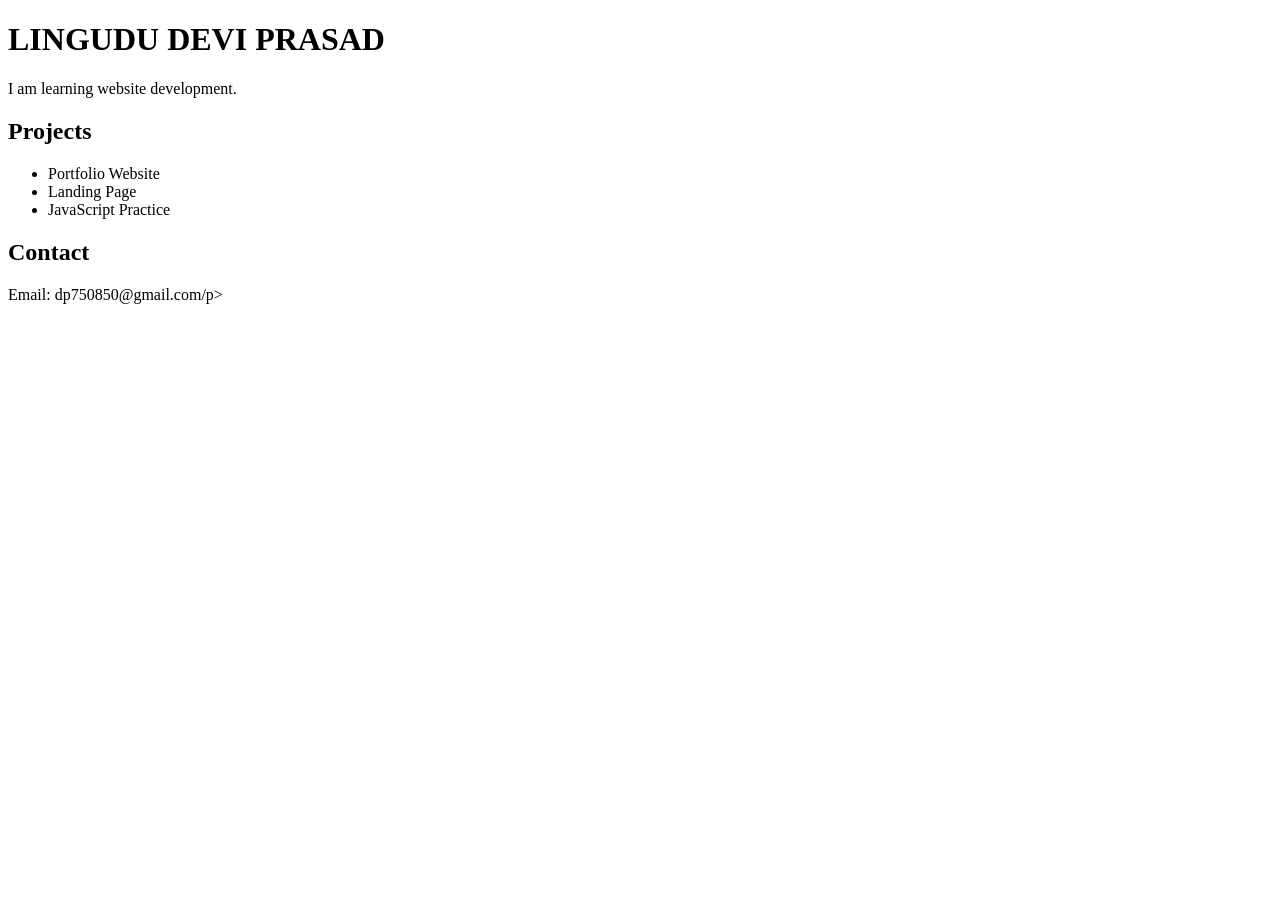
==== docs/index.html @ 200cf8c9 "Rename index.html to index.html" ====
<!DOCTYPE html>
<html>
<head>
  <title>My Portfolio</title>
  <link rel="stylesheet" href="style.css">

</head>
<body>
  <h1>LINGUDU DEVI PRASAD</h1>
  <p>I am learning website development.</p>

  <h2>Projects</h2>
  <ul>
    <li>Portfolio Website</li>
    <li>Landing Page</li>
    <li>JavaScript Practice</li>
  </ul>

  <h2>Contact</h2>
  <p>Email: dp750850@gmail.com/p>
</body>
</html>
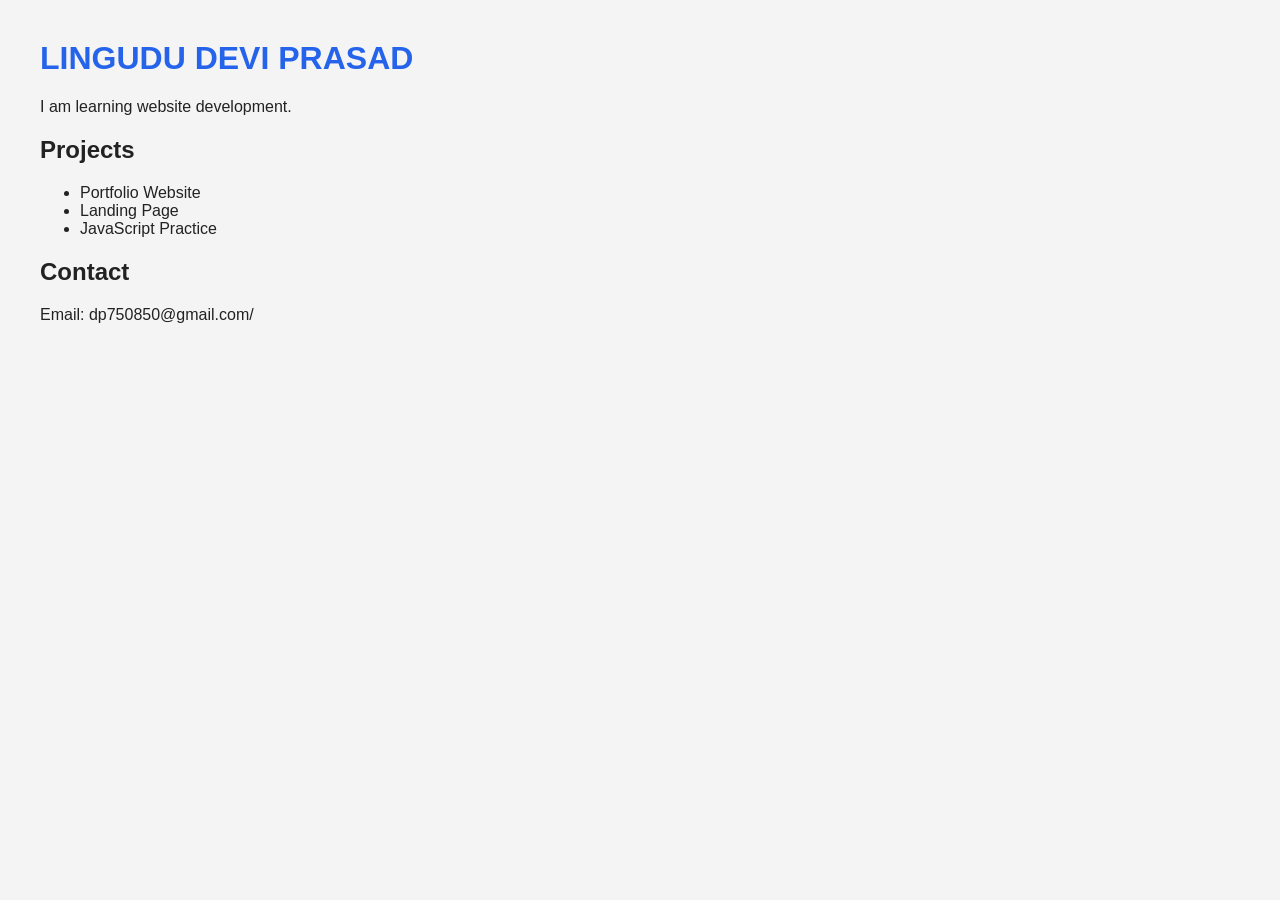
==== commit 714ff887: "Update index.html" ====
--- a/docs/index.html
+++ b/docs/index.html
@@ -17,6 +17,6 @@
   </ul>
 
   <h2>Contact</h2>
-  <p>Email: dp750850@gmail.com/p>
+  <p>Email: dp750850@gmail.com/<p>
 </body>
 </html>
--- a/docs/style.css
+++ b/docs/style.css
@@ -0,0 +1,10 @@
+body {
+  font-family: Arial, sans-serif;
+  margin: 40px;
+  background: #f4f4f4;
+  color: #222;
+}
+
+h1 {
+  color: #2563eb;
+}
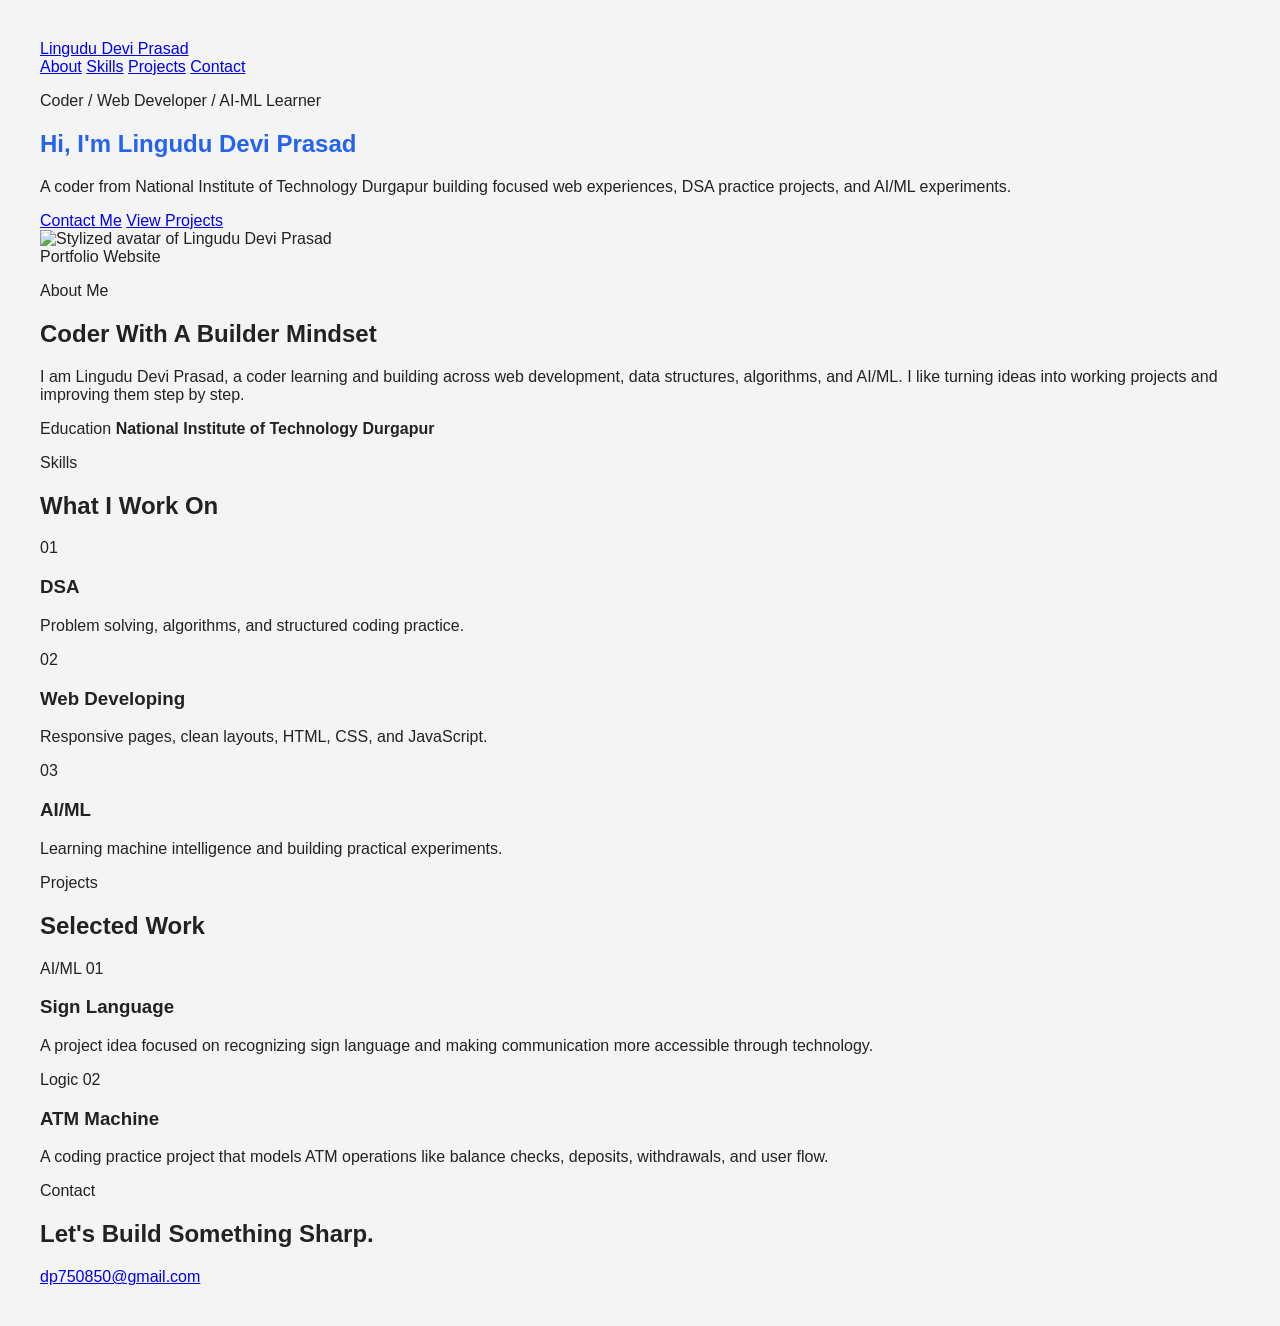
==== commit 72ebb11a: "Build video-inspired portfolio" ====
--- a/docs/index.html
+++ b/docs/index.html
@@ -1,22 +1,128 @@
 <!DOCTYPE html>
-<html>
+<html lang="en">
 <head>
-  <title>My Portfolio</title>
+  <meta charset="UTF-8">
+  <meta name="viewport" content="width=device-width, initial-scale=1.0">
+  <title>Lingudu Devi Prasad | Portfolio</title>
   <link rel="stylesheet" href="style.css">
-
+  <script src="script.js" defer></script>
 </head>
 <body>
-  <h1>LINGUDU DEVI PRASAD</h1>
-  <p>I am learning website development.</p>
+  <header class="topbar">
+    <a class="brand" href="#home">Lingudu Devi Prasad</a>
+    <nav class="nav-links" aria-label="Portfolio navigation">
+      <a href="#about">About</a>
+      <a href="#skills">Skills</a>
+      <a href="#projects">Projects</a>
+      <a href="#contact">Contact</a>
+    </nav>
+  </header>
 
-  <h2>Projects</h2>
-  <ul>
-    <li>Portfolio Website</li>
-    <li>Landing Page</li>
-    <li>JavaScript Practice</li>
-  </ul>
+  <main id="home">
+    <section class="hero section-reveal">
+      <div class="hero-panel">
+        <div class="hero-copy">
+          <p class="eyebrow">Coder / Web Developer / AI-ML Learner</p>
+          <h1><span>Hi, I'm</span> Lingudu Devi Prasad</h1>
+          <p class="hero-text">
+            A coder from National Institute of Technology Durgapur building focused web experiences,
+            DSA practice projects, and AI/ML experiments.
+          </p>
+          <div class="hero-actions">
+            <a class="btn primary" href="mailto:dp750850@gmail.com">Contact Me</a>
+            <a class="btn ghost" href="#projects">View Projects</a>
+          </div>
+        </div>
 
-  <h2>Contact</h2>
-  <p>Email: dp750850@gmail.com/<p>
+        <div class="hero-visual" aria-label="Stylized developer portrait">
+          <img src="avatar.svg" alt="Stylized avatar of Lingudu Devi Prasad">
+        </div>
+      </div>
+
+      <div class="hero-title">
+        <span>Portfolio</span>
+        <span>Website</span>
+      </div>
+    </section>
+
+    <section class="content-section section-reveal" id="about">
+      <div class="section-heading">
+        <p class="eyebrow">About Me</p>
+        <h2>Coder With A Builder Mindset</h2>
+      </div>
+      <div class="about-grid">
+        <p>
+          I am Lingudu Devi Prasad, a coder learning and building across web development,
+          data structures, algorithms, and AI/ML. I like turning ideas into working projects
+          and improving them step by step.
+        </p>
+        <div class="stat-card">
+          <span>Education</span>
+          <strong>National Institute of Technology Durgapur</strong>
+        </div>
+      </div>
+    </section>
+
+    <section class="content-section section-reveal" id="skills">
+      <div class="section-heading">
+        <p class="eyebrow">Skills</p>
+        <h2>What I Work On</h2>
+      </div>
+      <div class="card-grid three">
+        <article class="skill-card">
+          <span class="card-number">01</span>
+          <h3>DSA</h3>
+          <p>Problem solving, algorithms, and structured coding practice.</p>
+        </article>
+        <article class="skill-card">
+          <span class="card-number">02</span>
+          <h3>Web Developing</h3>
+          <p>Responsive pages, clean layouts, HTML, CSS, and JavaScript.</p>
+        </article>
+        <article class="skill-card">
+          <span class="card-number">03</span>
+          <h3>AI/ML</h3>
+          <p>Learning machine intelligence and building practical experiments.</p>
+        </article>
+      </div>
+    </section>
+
+    <section class="content-section section-reveal" id="projects">
+      <div class="section-heading">
+        <p class="eyebrow">Projects</p>
+        <h2>Selected Work</h2>
+      </div>
+      <div class="card-grid two">
+        <article class="project-card">
+          <div class="project-topline">
+            <span>AI/ML</span>
+            <span>01</span>
+          </div>
+          <h3>Sign Language</h3>
+          <p>
+            A project idea focused on recognizing sign language and making communication
+            more accessible through technology.
+          </p>
+        </article>
+        <article class="project-card">
+          <div class="project-topline">
+            <span>Logic</span>
+            <span>02</span>
+          </div>
+          <h3>ATM Machine</h3>
+          <p>
+            A coding practice project that models ATM operations like balance checks,
+            deposits, withdrawals, and user flow.
+          </p>
+        </article>
+      </div>
+    </section>
+
+    <section class="contact-section section-reveal" id="contact">
+      <p class="eyebrow">Contact</p>
+      <h2>Let's Build Something Sharp.</h2>
+      <a class="email-link" href="mailto:dp750850@gmail.com">dp750850@gmail.com</a>
+    </section>
+  </main>
 </body>
 </html>
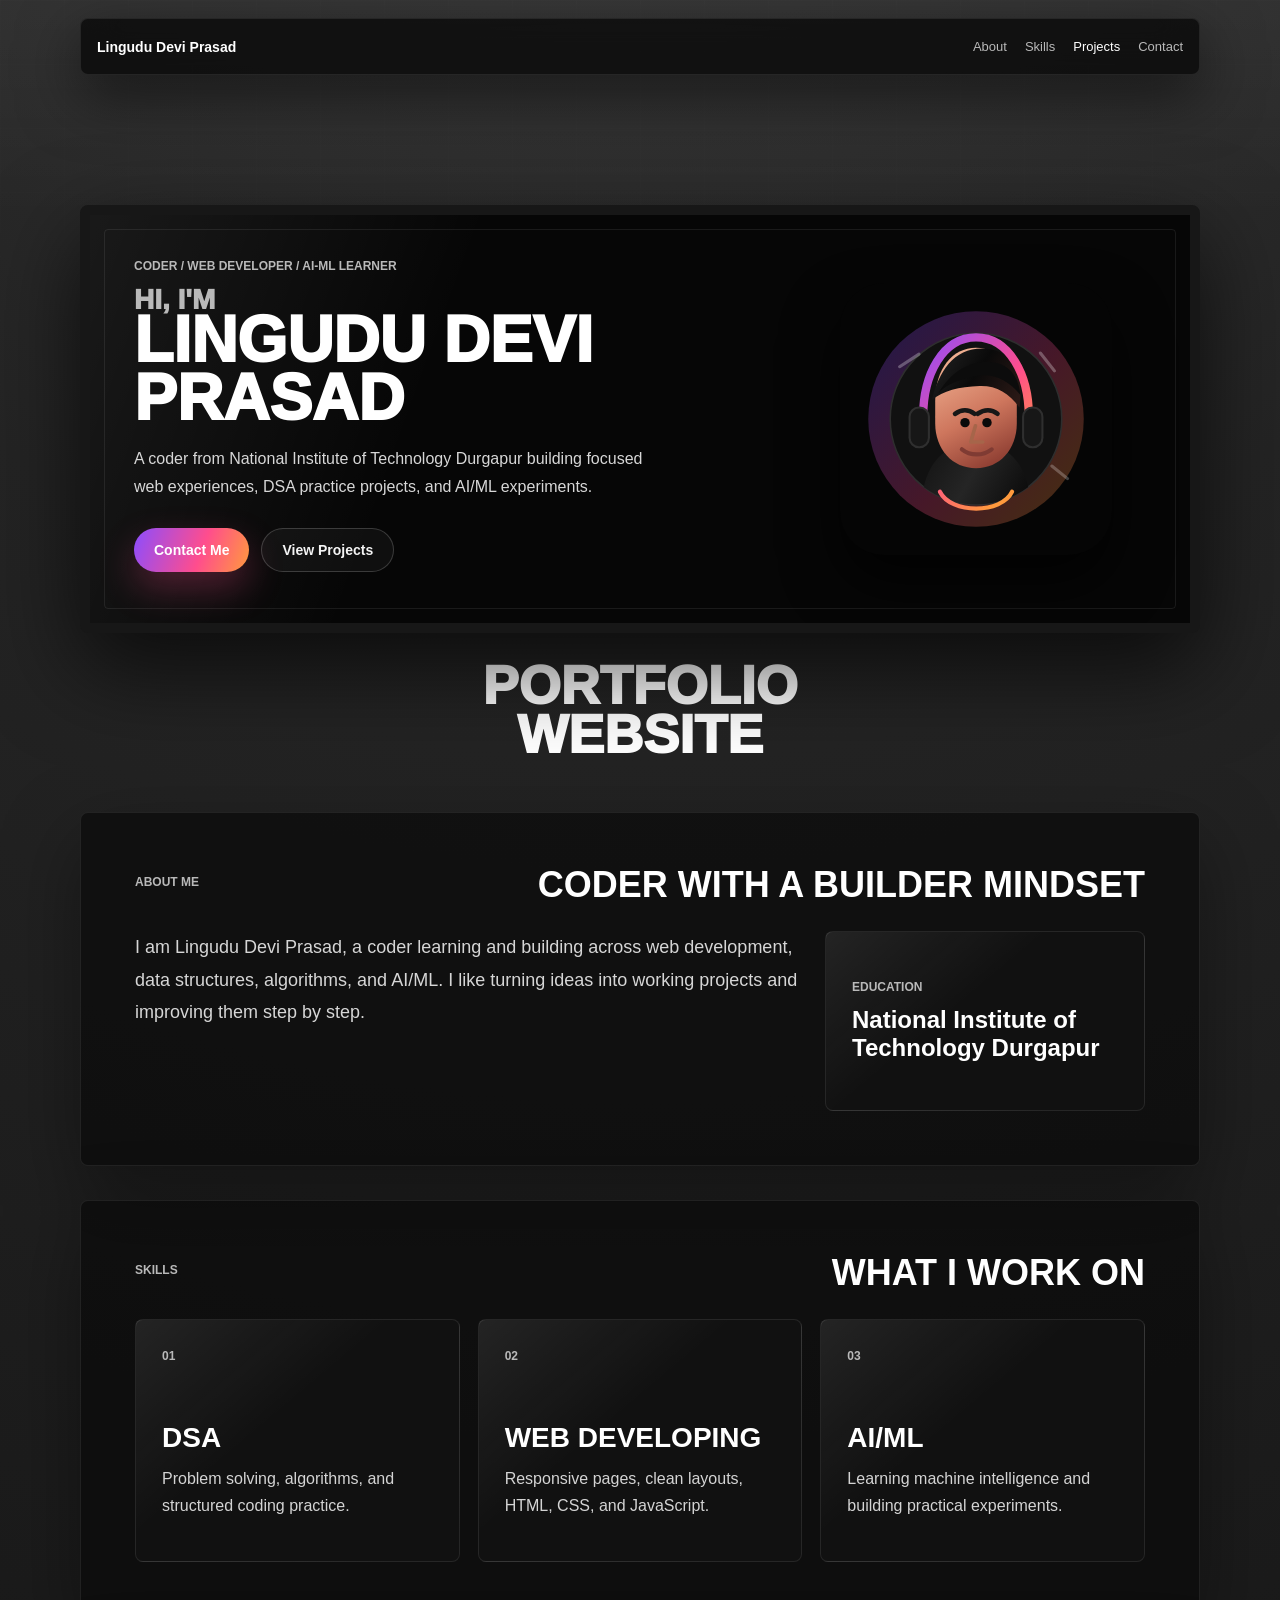
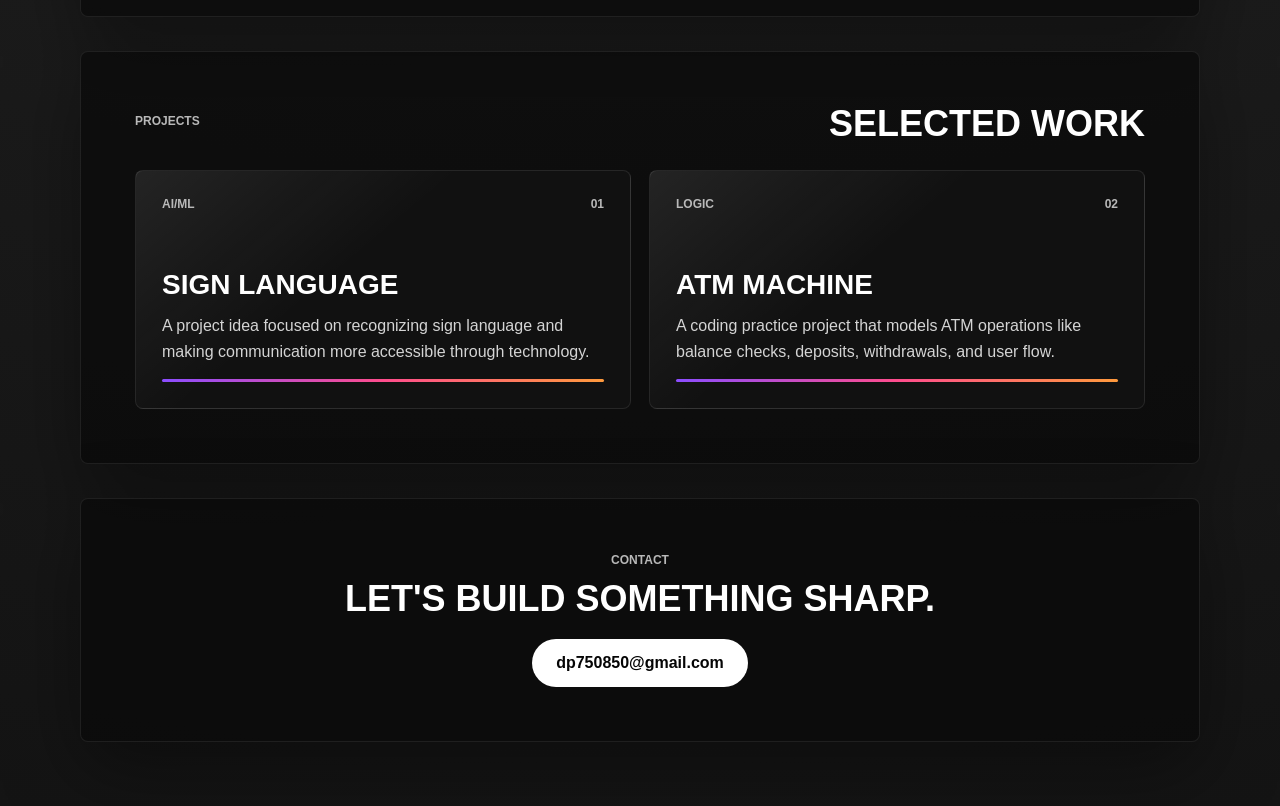
==== commit d83821fd: "Build video-inspired portfolio" ====
--- a/docs/index.html
+++ b/docs/index.html
@@ -34,8 +34,8 @@
           </div>
         </div>
 
-        <div class="hero-visual" aria-label="Stylized developer portrait">
-          <img src="avatar.svg" alt="Stylized avatar of Lingudu Devi Prasad">
+        <div class="hero-visual" aria-label="Developer emblem">
+          <img src="avatar.svg" alt="Developer emblem for Lingudu Devi Prasad">
         </div>
       </div>
 
--- a/docs/style.css
+++ b/docs/style.css
@@ -1,10 +1,549 @@
+:root {
+  --bg: #242424;
+  --panel: #060606;
+  --panel-soft: #111111;
+  --text: #ffffff;
+  --muted: #b9b9b9;
+  --line: #2f2f2f;
+  --pink: #ff4d8d;
+  --violet: #8b4dff;
+  --orange: #ff9a3d;
+  --shadow: rgba(0, 0, 0, 0.55);
+}
+
+* {
+  box-sizing: border-box;
+}
+
+html {
+  scroll-behavior: smooth;
+}
+
 body {
-  font-family: Arial, sans-serif;
-  margin: 40px;
-  background: #f4f4f4;
-  color: #222;
+  margin: 0;
+  min-height: 100vh;
+  overflow-x: hidden;
+  font-family: Arial, Helvetica, sans-serif;
+  color: var(--text);
+  background:
+    linear-gradient(180deg, rgba(255, 255, 255, 0.035), transparent 220px),
+    radial-gradient(circle at 50% -20%, #3a3a3a 0, var(--bg) 38%, #141414 100%);
+}
+
+body::before {
+  content: "";
+  position: fixed;
+  inset: 0;
+  pointer-events: none;
+  background-image:
+    linear-gradient(rgba(255, 255, 255, 0.04) 1px, transparent 1px),
+    linear-gradient(90deg, rgba(255, 255, 255, 0.04) 1px, transparent 1px);
+  background-size: 64px 64px;
+  mask-image: linear-gradient(to bottom, rgba(0, 0, 0, 0.25), transparent 65%);
+}
+
+a {
+  color: inherit;
+  text-decoration: none;
+}
+
+.topbar {
+  position: sticky;
+  top: 0;
+  z-index: 10;
+  display: flex;
+  align-items: center;
+  justify-content: space-between;
+  gap: 24px;
+  width: min(1120px, calc(100% - 32px));
+  margin: 18px auto 0;
+  padding: 12px 16px;
+  border: 1px solid rgba(255, 255, 255, 0.09);
+  border-radius: 8px;
+  background: rgba(8, 8, 8, 0.78);
+  box-shadow: 0 20px 60px var(--shadow);
+  backdrop-filter: blur(18px);
+}
+
+.brand {
+  font-size: 14px;
+  font-weight: 800;
+}
+
+.nav-links {
+  display: flex;
+  gap: 18px;
+  align-items: center;
+  color: var(--muted);
+  font-size: 13px;
+}
+
+.nav-links a {
+  padding: 8px 0;
+}
+
+.nav-links a:hover,
+.nav-links a.active {
+  color: var(--text);
+}
+
+.hero {
+  min-height: auto;
+  display: grid;
+  place-items: center;
+  gap: 28px;
+  width: min(1120px, calc(100% - 32px));
+  margin: 0 auto;
+  padding: 130px 0 54px;
+}
+
+.hero-panel {
+  position: relative;
+  display: grid;
+  grid-template-columns: minmax(0, 1fr) 340px;
+  gap: 32px;
+  width: 100%;
+  padding: 44px;
+  overflow: hidden;
+  border: 10px solid #171717;
+  border-radius: 8px;
+  background:
+    linear-gradient(110deg, rgba(255, 255, 255, 0.08), transparent 32%),
+    var(--panel);
+  box-shadow: 0 34px 90px rgba(0, 0, 0, 0.68);
+}
+
+.hero-panel::before {
+  content: "";
+  position: absolute;
+  inset: 14px;
+  border: 1px solid rgba(255, 255, 255, 0.08);
+  border-radius: 4px;
+  pointer-events: none;
+}
+
+.hero-copy {
+  position: relative;
+  z-index: 1;
+  min-width: 0;
+  max-width: 620px;
+}
+
+.eyebrow {
+  margin: 0 0 14px;
+  color: var(--muted);
+  font-size: 12px;
+  font-weight: 800;
+  text-transform: uppercase;
+}
+
+h1,
+h2,
+h3,
+p {
+  margin-top: 0;
 }
 
 h1 {
-  color: #2563eb;
-}
+  margin-bottom: 18px;
+  font-size: 64px;
+  line-height: 0.9;
+  font-weight: 950;
+  text-transform: uppercase;
+  overflow-wrap: break-word;
+}
+
+h1 span {
+  display: block;
+  font-size: 28px;
+  color: var(--muted);
+}
+
+.hero-text {
+  max-width: 520px;
+  color: #d7d7d7;
+  font-size: 16px;
+  line-height: 1.7;
+  overflow-wrap: break-word;
+}
+
+.hero-actions {
+  display: flex;
+  flex-wrap: wrap;
+  gap: 12px;
+  margin-top: 28px;
+}
+
+.btn {
+  display: inline-flex;
+  align-items: center;
+  justify-content: center;
+  min-height: 44px;
+  padding: 0 20px;
+  border-radius: 999px;
+  font-size: 14px;
+  font-weight: 800;
+}
+
+.btn.primary {
+  background: linear-gradient(110deg, var(--violet), var(--pink) 58%, var(--orange));
+  box-shadow: 0 16px 36px rgba(255, 77, 141, 0.28);
+}
+
+.btn.ghost {
+  border: 1px solid rgba(255, 255, 255, 0.18);
+  color: #f4f4f4;
+  background: rgba(255, 255, 255, 0.04);
+}
+
+.hero-visual {
+  position: relative;
+  z-index: 1;
+  display: grid;
+  place-items: center;
+  min-height: 320px;
+}
+
+.hero-visual::before {
+  content: "";
+  position: absolute;
+  width: 250px;
+  height: 250px;
+  border: 1px solid rgba(255, 255, 255, 0.18);
+  border-radius: 50%;
+  transform: rotate(-8deg);
+}
+
+.hero-visual::after {
+  content: "";
+  position: absolute;
+  width: 210px;
+  height: 210px;
+  border: 1px dashed rgba(255, 255, 255, 0.18);
+  border-radius: 50%;
+  animation: spin 18s linear infinite;
+}
+
+.hero-visual img {
+  position: relative;
+  z-index: 2;
+  width: min(280px, 80%);
+  filter: drop-shadow(0 28px 28px rgba(0, 0, 0, 0.72));
+  animation: float 4s ease-in-out infinite;
+}
+
+.hero-title {
+  display: grid;
+  text-align: center;
+  font-size: 54px;
+  line-height: 0.9;
+  font-weight: 950;
+  text-transform: uppercase;
+}
+
+.content-section,
+.contact-section {
+  width: min(1120px, calc(100% - 32px));
+  margin: 0 auto 34px;
+  padding: 54px;
+  border: 1px solid rgba(255, 255, 255, 0.08);
+  border-radius: 8px;
+  background: rgba(8, 8, 8, 0.66);
+  box-shadow: 0 28px 80px rgba(0, 0, 0, 0.38);
+}
+
+.section-heading {
+  display: flex;
+  align-items: end;
+  justify-content: space-between;
+  gap: 24px;
+  margin-bottom: 28px;
+}
+
+.section-heading h2,
+.contact-section h2 {
+  margin-bottom: 0;
+  font-size: 36px;
+  line-height: 1;
+  text-transform: uppercase;
+}
+
+.about-grid {
+  display: grid;
+  grid-template-columns: minmax(0, 1fr) 320px;
+  gap: 24px;
+}
+
+.about-grid p {
+  color: #d6d6d6;
+  font-size: 18px;
+  line-height: 1.8;
+}
+
+.stat-card,
+.skill-card,
+.project-card {
+  border: 1px solid rgba(255, 255, 255, 0.09);
+  border-radius: 8px;
+  background:
+    linear-gradient(140deg, rgba(255, 255, 255, 0.08), transparent 42%),
+    var(--panel-soft);
+}
+
+.stat-card {
+  display: grid;
+  align-content: center;
+  min-height: 180px;
+  padding: 26px;
+}
+
+.stat-card span {
+  color: var(--muted);
+  font-size: 12px;
+  font-weight: 800;
+  text-transform: uppercase;
+}
+
+.stat-card strong {
+  margin-top: 12px;
+  font-size: 24px;
+  line-height: 1.16;
+}
+
+.card-grid {
+  display: grid;
+  gap: 18px;
+}
+
+.card-grid.three {
+  grid-template-columns: repeat(3, minmax(0, 1fr));
+}
+
+.card-grid.two {
+  grid-template-columns: repeat(2, minmax(0, 1fr));
+}
+
+.skill-card,
+.project-card {
+  min-height: 230px;
+  padding: 26px;
+}
+
+.card-number,
+.project-topline {
+  color: var(--muted);
+  font-size: 12px;
+  font-weight: 900;
+  text-transform: uppercase;
+}
+
+.skill-card h3,
+.project-card h3 {
+  margin: 58px 0 12px;
+  font-size: 28px;
+  text-transform: uppercase;
+}
+
+.skill-card p,
+.project-card p {
+  color: #d4d4d4;
+  line-height: 1.65;
+}
+
+.project-topline {
+  display: flex;
+  justify-content: space-between;
+  gap: 16px;
+}
+
+.project-card {
+  position: relative;
+  overflow: hidden;
+}
+
+.project-card::after {
+  content: "";
+  position: absolute;
+  inset: auto 26px 26px;
+  height: 3px;
+  border-radius: 999px;
+  background: linear-gradient(90deg, var(--violet), var(--pink), var(--orange));
+}
+
+.contact-section {
+  margin-bottom: 64px;
+  text-align: center;
+}
+
+.contact-section h2 {
+  margin: 0 auto 22px;
+  max-width: 620px;
+}
+
+.email-link {
+  display: inline-flex;
+  align-items: center;
+  justify-content: center;
+  min-height: 48px;
+  padding: 0 24px;
+  border-radius: 999px;
+  background: #ffffff;
+  color: #050505;
+  font-weight: 900;
+}
+
+.section-reveal {
+  opacity: 1;
+  transform: translateY(0);
+  transition: opacity 650ms ease, transform 650ms ease;
+}
+
+.js-ready .section-reveal {
+  opacity: 0;
+  transform: translateY(18px);
+}
+
+.js-ready .section-reveal.visible {
+  opacity: 1;
+  transform: translateY(0);
+}
+
+@keyframes spin {
+  to {
+    transform: rotate(360deg);
+  }
+}
+
+@keyframes float {
+  0%,
+  100% {
+    transform: translateY(0);
+  }
+
+  50% {
+    transform: translateY(-12px);
+  }
+}
+
+@media (max-width: 900px) {
+  .topbar {
+    align-items: flex-start;
+    flex-direction: column;
+  }
+
+  .nav-links {
+    width: 100%;
+    justify-content: space-between;
+    gap: 10px;
+  }
+
+  .hero-panel,
+  .about-grid,
+  .card-grid.three,
+  .card-grid.two {
+    grid-template-columns: 1fr;
+  }
+
+  .hero-panel {
+    padding: 30px;
+  }
+
+  h1 {
+    font-size: 44px;
+  }
+
+  h1 span {
+    font-size: 22px;
+  }
+
+  .hero-title {
+    font-size: 42px;
+  }
+
+  .content-section,
+  .contact-section {
+    padding: 32px;
+  }
+
+  .section-heading {
+    display: block;
+  }
+}
+
+@media (max-width: 560px) {
+  .topbar,
+  .hero,
+  .content-section,
+  .contact-section {
+    width: min(100% - 20px, 1120px);
+  }
+
+  .nav-links {
+    flex-wrap: wrap;
+    justify-content: flex-start;
+  }
+
+  .hero {
+    padding-top: 58px;
+  }
+
+  .hero-panel {
+    padding: 22px;
+    border-width: 7px;
+  }
+
+  h1 {
+    font-size: 32px;
+    line-height: 0.95;
+  }
+
+  .hero-text {
+    max-width: 30ch;
+  }
+
+  .hero-title {
+    font-size: 34px;
+  }
+
+  .hero-visual {
+    min-height: 250px;
+  }
+
+  .hero-visual::before {
+    width: 210px;
+    height: 210px;
+  }
+
+  .hero-visual::after {
+    width: 178px;
+    height: 178px;
+  }
+
+  .section-heading h2,
+  .contact-section h2 {
+    font-size: 25px;
+    line-height: 1.08;
+  }
+
+  .about-grid p {
+    font-size: 16px;
+  }
+
+  .skill-card,
+  .project-card {
+    min-height: 210px;
+  }
+}
+
+@media (prefers-reduced-motion: reduce) {
+  html {
+    scroll-behavior: auto;
+  }
+
+  *,
+  *::before,
+  *::after {
+    animation: none !important;
+    transition: none !important;
+  }
+}
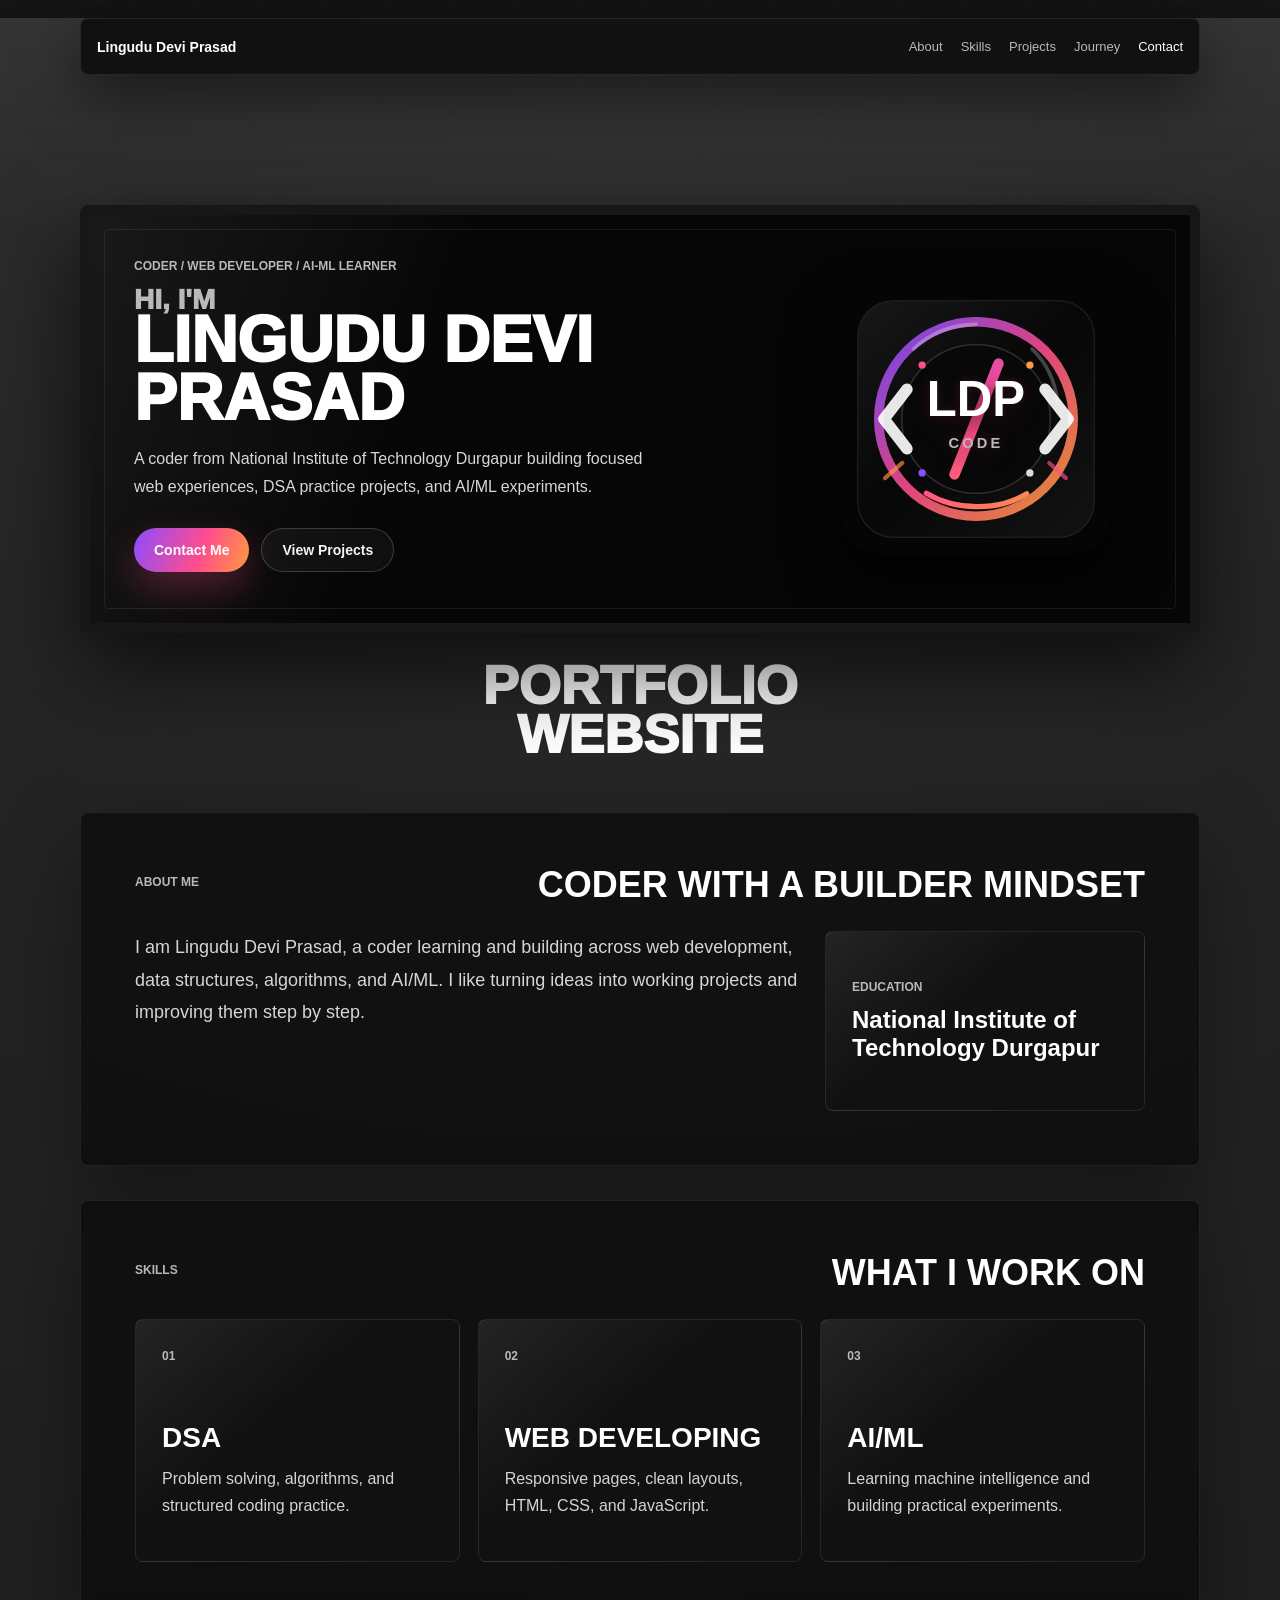
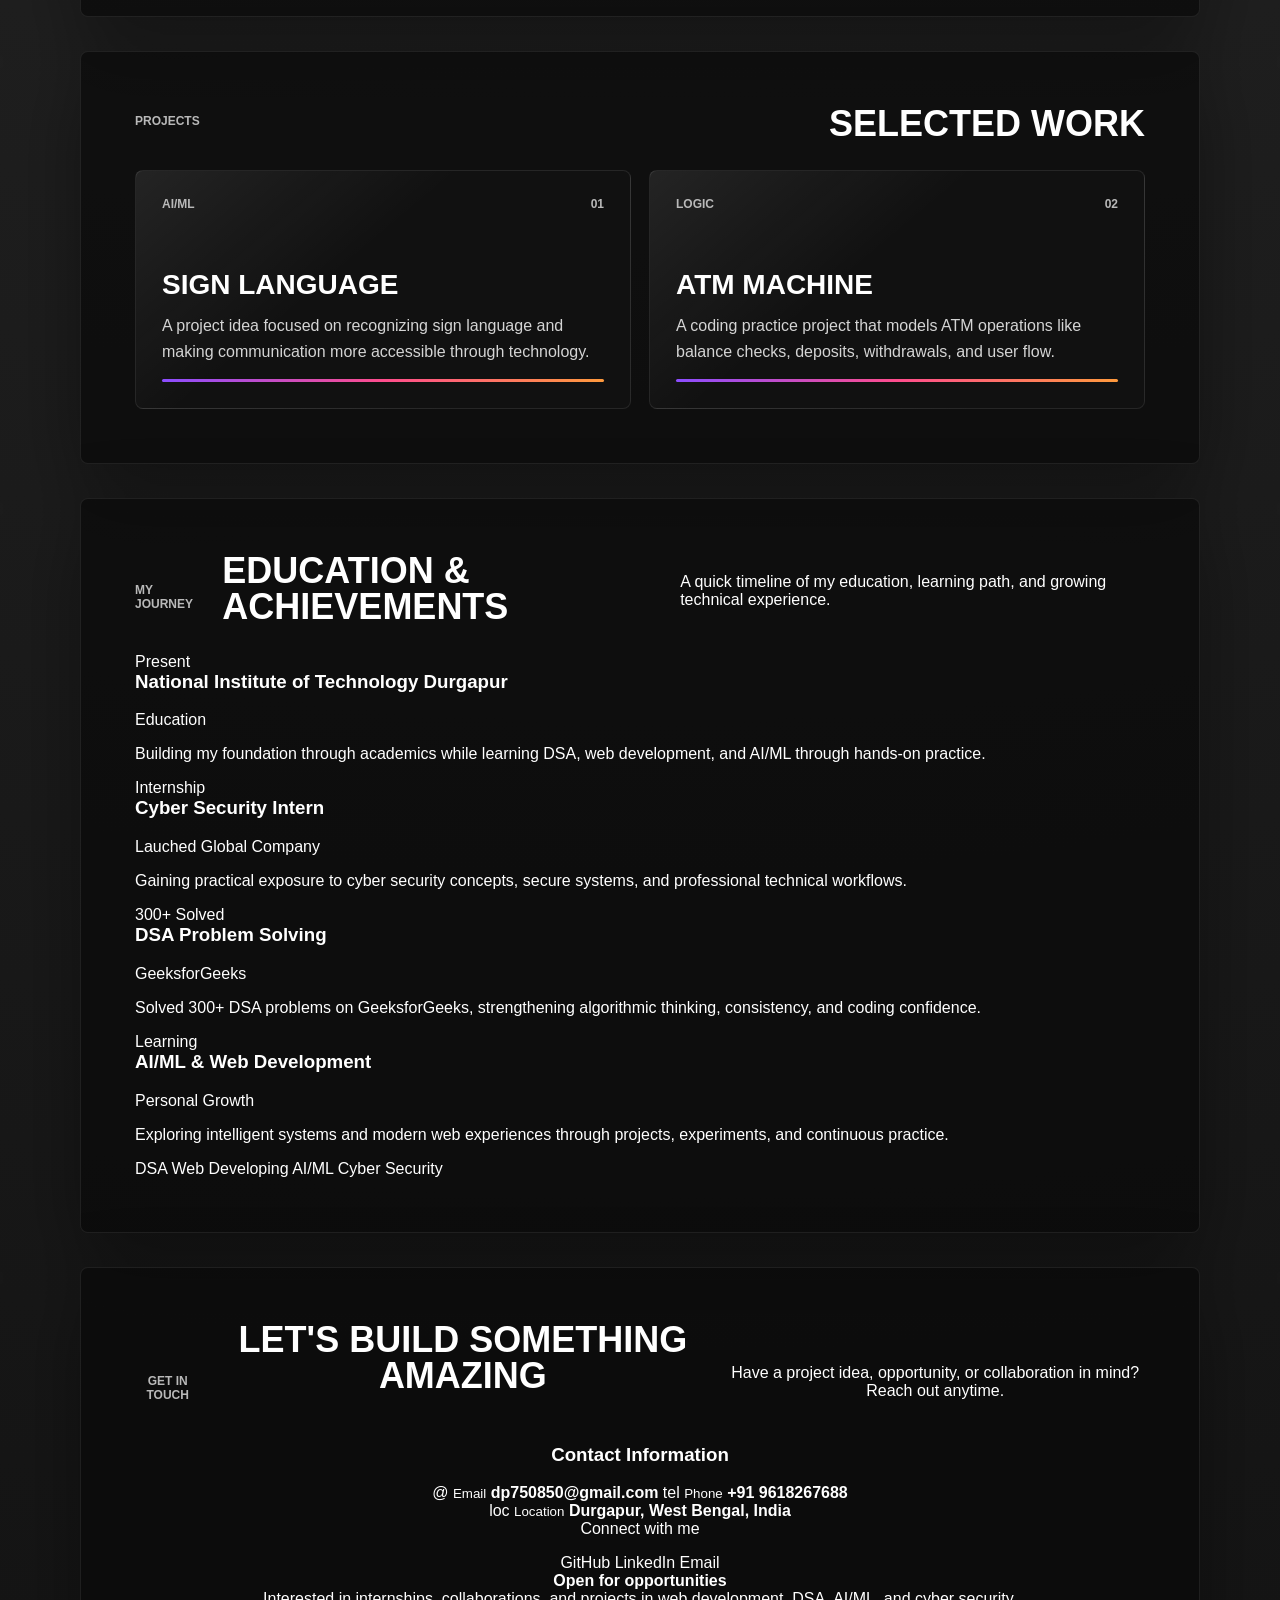
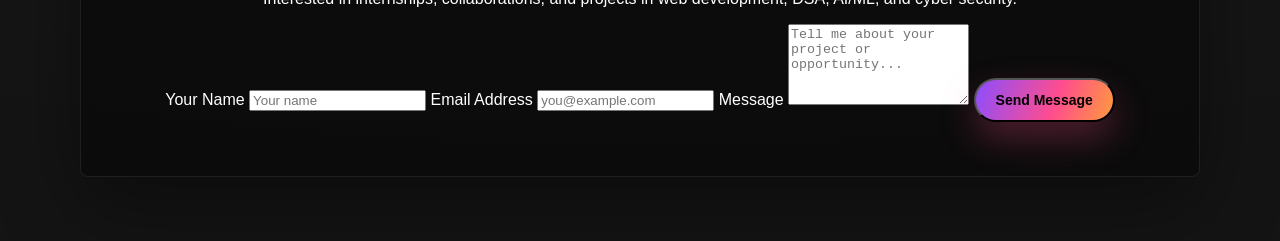
==== commit d0ef3b73: "Build video-inspired portfolio" ====
--- a/docs/index.html
+++ b/docs/index.html
@@ -14,6 +14,7 @@
       <a href="#about">About</a>
       <a href="#skills">Skills</a>
       <a href="#projects">Projects</a>
+      <a href="#journey">Journey</a>
       <a href="#contact">Contact</a>
     </nav>
   </header>
@@ -118,10 +119,141 @@
       </div>
     </section>
 
+    <section class="content-section journey-section section-reveal" id="journey">
+      <div class="section-heading centered-heading">
+        <p class="eyebrow">My Journey</p>
+        <h2>Education & Achievements</h2>
+        <p class="section-subtitle">
+          A quick timeline of my education, learning path, and growing technical experience.
+        </p>
+      </div>
+
+      <div class="timeline">
+        <article class="timeline-item">
+          <div class="timeline-card">
+            <span class="timeline-year">Present</span>
+            <h3>National Institute of Technology Durgapur</h3>
+            <p class="timeline-org">Education</p>
+            <p>
+              Building my foundation through academics while learning DSA, web development,
+              and AI/ML through hands-on practice.
+            </p>
+          </div>
+        </article>
+
+        <article class="timeline-item">
+          <div class="timeline-card">
+            <span class="timeline-year">Internship</span>
+            <h3>Cyber Security Intern</h3>
+            <p class="timeline-org">Lauched Global Company</p>
+            <p>
+              Gaining practical exposure to cyber security concepts, secure systems, and
+              professional technical workflows.
+            </p>
+          </div>
+        </article>
+
+        <article class="timeline-item">
+          <div class="timeline-card">
+            <span class="timeline-year">300+ Solved</span>
+            <h3>DSA Problem Solving</h3>
+            <p class="timeline-org">GeeksforGeeks</p>
+            <p>
+              Solved 300+ DSA problems on GeeksforGeeks, strengthening algorithmic thinking,
+              consistency, and coding confidence.
+            </p>
+          </div>
+        </article>
+
+        <article class="timeline-item">
+          <div class="timeline-card">
+            <span class="timeline-year">Learning</span>
+            <h3>AI/ML & Web Development</h3>
+            <p class="timeline-org">Personal Growth</p>
+            <p>
+              Exploring intelligent systems and modern web experiences through projects,
+              experiments, and continuous practice.
+            </p>
+          </div>
+        </article>
+      </div>
+
+      <div class="journey-tags" aria-label="Journey highlights">
+        <span>DSA</span>
+        <span>Web Developing</span>
+        <span>AI/ML</span>
+        <span>Cyber Security</span>
+      </div>
+    </section>
+
     <section class="contact-section section-reveal" id="contact">
-      <p class="eyebrow">Contact</p>
-      <h2>Let's Build Something Sharp.</h2>
-      <a class="email-link" href="mailto:dp750850@gmail.com">dp750850@gmail.com</a>
+      <div class="section-heading centered-heading">
+        <p class="eyebrow">Get In Touch</p>
+        <h2>Let's Build Something Amazing</h2>
+        <p class="section-subtitle">
+          Have a project idea, opportunity, or collaboration in mind? Reach out anytime.
+        </p>
+      </div>
+
+      <div class="contact-grid">
+        <div class="contact-info-panel">
+          <h3>Contact Information</h3>
+
+          <div class="contact-list">
+            <a class="contact-row" href="mailto:dp750850@gmail.com">
+              <span class="contact-icon">@</span>
+              <span>
+                <small>Email</small>
+                <strong>dp750850@gmail.com</strong>
+              </span>
+            </a>
+            <a class="contact-row" href="tel:+919618267688">
+              <span class="contact-icon">tel</span>
+              <span>
+                <small>Phone</small>
+                <strong>+91 9618267688</strong>
+              </span>
+            </a>
+            <div class="contact-row">
+              <span class="contact-icon">loc</span>
+              <span>
+                <small>Location</small>
+                <strong>Durgapur, West Bengal, India</strong>
+              </span>
+            </div>
+          </div>
+
+          <div class="social-panel">
+            <p>Connect with me</p>
+            <div class="social-links">
+              <a href="https://github.com/DEVIL007hack" target="_blank" rel="noopener noreferrer">GitHub</a>
+              <a class="pending-link" href="#contact" aria-disabled="true">LinkedIn</a>
+              <a href="mailto:dp750850@gmail.com">Email</a>
+            </div>
+          </div>
+
+          <div class="opportunity-card">
+            <strong>Open for opportunities</strong>
+            <p>Interested in internships, collaborations, and projects in web development, DSA, AI/ML, and cyber security.</p>
+          </div>
+        </div>
+
+        <form class="contact-form" id="contactForm">
+          <label>
+            <span>Your Name</span>
+            <input name="name" type="text" placeholder="Your name" required>
+          </label>
+          <label>
+            <span>Email Address</span>
+            <input name="email" type="email" placeholder="you@example.com" required>
+          </label>
+          <label>
+            <span>Message</span>
+            <textarea name="message" rows="5" placeholder="Tell me about your project or opportunity..." required></textarea>
+          </label>
+          <button class="btn primary form-button" type="submit">Send Message</button>
+        </form>
+      </div>
     </section>
   </main>
 </body>
--- a/docs/style.css
+++ b/docs/style.css
@@ -17,6 +17,7 @@
 
 html {
   scroll-behavior: smooth;
+  background: #141414;
 }
 
 body {
